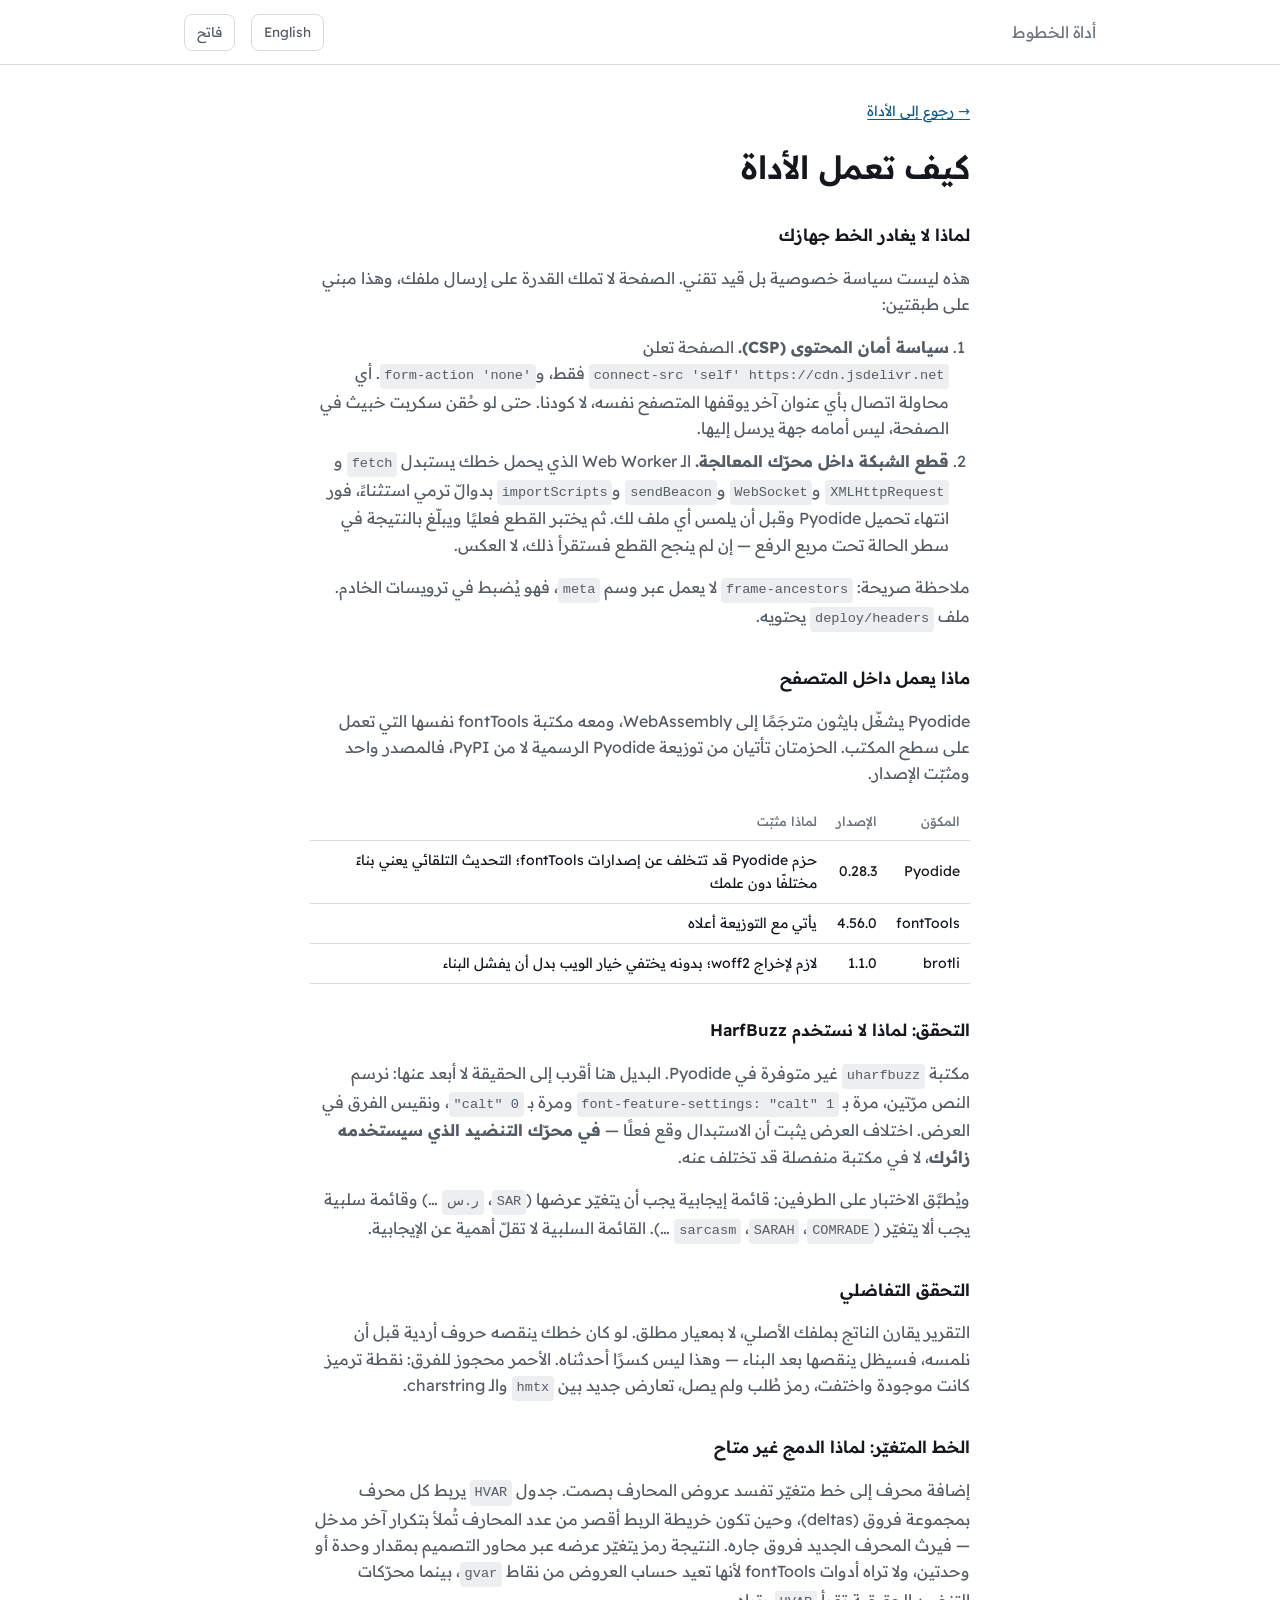
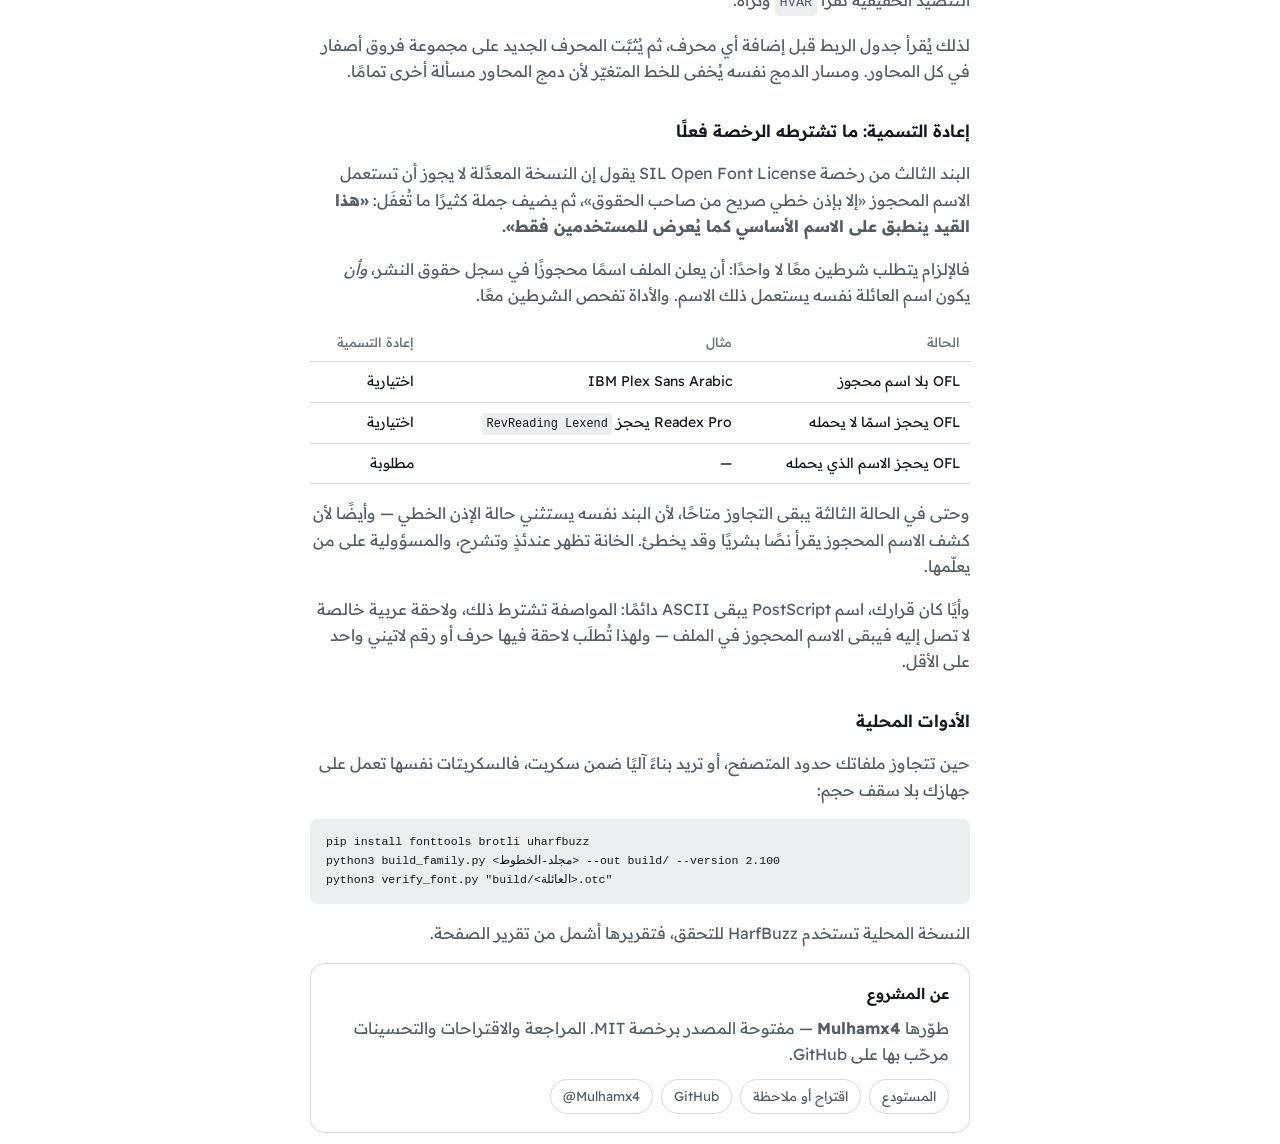
==== web/details.html @ 765357a3 "web: run the skill in a browser, and let it package itself Adds web/ — the same engine in a browser " ====
<!doctype html>
<html lang="ar" dir="rtl">
<head>
<meta charset="utf-8">
<meta name="viewport" content="width=device-width, initial-scale=1">
<meta http-equiv="Content-Security-Policy" content="default-src 'self'; script-src 'self'; style-src 'self' 'unsafe-inline'; font-src 'self'; img-src 'self' data:; object-src 'none'; base-uri 'none'; form-action 'none';">
<title>كيف تعمل الأداة</title>
<link rel="stylesheet" href="themes.css">
<link rel="stylesheet" href="app.css">
</head>
<body>
<header class="top">
  <div class="wrap">
    <div class="brand"><span class="lx-ar">أداة الخطوط</span><span class="lx-en">Font Tool</span></div>
    <button class="ghost" id="lang-toggle" type="button">English</button>
    <button class="ghost" id="theme-toggle" type="button">المظهر</button>
  </div>
</header>
<main class="wrap prose">
<a class="back" href="index.html"><span class="lx-ar">→ رجوع إلى الأداة</span><span class="lx-en">← Back to the tool</span></a>
<div class="lx-ar">
<h1>كيف تعمل الأداة</h1>

<h2 id="privacy">لماذا لا يغادر الخط جهازك</h2>
<p>هذه ليست سياسة خصوصية بل قيد تقني. الصفحة لا تملك القدرة على إرسال ملفك، وهذا مبني على طبقتين:</p>
<ol>
  <li><b>سياسة أمان المحتوى (CSP).</b> الصفحة تعلن <code>connect-src 'self' https://cdn.jsdelivr.net</code> فقط، و<code>form-action 'none'</code>. أي محاولة اتصال بأي عنوان آخر يوقفها المتصفح نفسه، لا كودنا. حتى لو حُقن سكربت خبيث في الصفحة، ليس أمامه جهة يرسل إليها.</li>
  <li><b>قطع الشبكة داخل محرّك المعالجة.</b> الـ Web Worker الذي يحمل خطك يستبدل <code>fetch</code> و<code>XMLHttpRequest</code> و<code>WebSocket</code> و<code>sendBeacon</code> و<code>importScripts</code> بدوالّ ترمي استثناءً، فور انتهاء تحميل Pyodide وقبل أن يلمس أي ملف لك. ثم يختبر القطع فعليًا ويبلّغ بالنتيجة في سطر الحالة تحت مربع الرفع — إن لم ينجح القطع فستقرأ ذلك، لا العكس.</li>
</ol>
<p>ملاحظة صريحة: <code>frame-ancestors</code> لا يعمل عبر وسم <code>meta</code>، فهو يُضبط في ترويسات الخادم. ملف <code>deploy/headers</code> يحتويه.</p>

<h2>ماذا يعمل داخل المتصفح</h2>
<p>Pyodide يشغّل بايثون مترجَمًا إلى WebAssembly، ومعه مكتبة fontTools نفسها التي تعمل على سطح المكتب. الحزمتان تأتيان من توزيعة Pyodide الرسمية لا من PyPI، فالمصدر واحد ومثبّت الإصدار.</p>
<table>
  <tr><th>المكوّن</th><th>الإصدار</th><th>لماذا مثبّت</th></tr>
  <tr><td>Pyodide</td><td>0.28.3</td><td>حزم Pyodide قد تتخلف عن إصدارات fontTools؛ التحديث التلقائي يعني بناءً مختلفًا دون علمك</td></tr>
  <tr><td>fontTools</td><td>4.56.0</td><td>يأتي مع التوزيعة أعلاه</td></tr>
  <tr><td>brotli</td><td>1.1.0</td><td>لازم لإخراج woff2؛ بدونه يختفي خيار الويب بدل أن يفشل البناء</td></tr>
</table>

<h2>التحقق: لماذا لا نستخدم HarfBuzz</h2>
<p>مكتبة <code>uharfbuzz</code> غير متوفرة في Pyodide. البديل هنا أقرب إلى الحقيقة لا أبعد عنها: نرسم النص مرّتين، مرة بـ <code>font-feature-settings: "calt" 1</code> ومرة بـ <code>"calt" 0</code>، ونقيس الفرق في العرض. اختلاف العرض يثبت أن الاستبدال وقع فعلًا — <b>في محرّك التنضيد الذي سيستخدمه زائرك</b>، لا في مكتبة منفصلة قد تختلف عنه.</p>
<p>ويُطبَّق الاختبار على الطرفين: قائمة إيجابية يجب أن يتغيّر عرضها (<code>SAR</code>، <code>ر.س</code> …) وقائمة سلبية يجب ألا يتغيّر (<code>COMRADE</code>، <code>SARAH</code>، <code>sarcasm</code> …). القائمة السلبية لا تقلّ أهمية عن الإيجابية.</p>

<h2>التحقق التفاضلي</h2>
<p>التقرير يقارن الناتج بملفك الأصلي، لا بمعيار مطلق. لو كان خطك ينقصه حروف أردية قبل أن نلمسه، فسيظل ينقصها بعد البناء — وهذا ليس كسرًا أحدثناه. الأحمر محجوز للفرق: نقطة ترميز كانت موجودة واختفت، رمز طُلب ولم يصل، تعارض جديد بين <code>hmtx</code> والـ charstring.</p>

<h2>الخط المتغيّر: لماذا الدمج غير متاح</h2>
<p>إضافة محرف إلى خط متغيّر تفسد عروض المحارف بصمت. جدول <code>HVAR</code> يربط كل محرف بمجموعة فروق (deltas)، وحين تكون خريطة الربط أقصر من عدد المحارف تُملأ بتكرار آخر مدخل — فيرث المحرف الجديد فروق جاره. النتيجة رمز يتغيّر عرضه عبر محاور التصميم بمقدار وحدة أو وحدتين، ولا تراه أدوات fontTools لأنها تعيد حساب العروض من نقاط <code>gvar</code>، بينما محرّكات التنضيد الحقيقية تقرأ <code>HVAR</code> وتراه.</p>
<p>لذلك يُقرأ جدول الربط قبل إضافة أي محرف، ثم يُثبَّت المحرف الجديد على مجموعة فروق أصفار في كل المحاور. ومسار الدمج نفسه يُخفى للخط المتغيّر لأن دمج المحاور مسألة أخرى تمامًا.</p>


<h2 id="rename">إعادة التسمية: ما تشترطه الرخصة فعلًا</h2>
<p>البند الثالث من رخصة SIL Open Font License يقول إن النسخة المعدَّلة لا يجوز أن تستعمل الاسم المحجوز «إلا بإذن خطي صريح من صاحب الحقوق»، ثم يضيف جملة كثيرًا ما تُغفَل: <b>«هذا القيد ينطبق على الاسم الأساسي كما يُعرض للمستخدمين فقط».</b></p>
<p>فالإلزام يتطلب شرطين معًا لا واحدًا: أن يعلن الملف اسمًا محجوزًا في سجل حقوق النشر، <em>وأن</em> يكون اسم العائلة نفسه يستعمل ذلك الاسم. والأداة تفحص الشرطين معًا.</p>
<table>
  <tr><th>الحالة</th><th>مثال</th><th>إعادة التسمية</th></tr>
  <tr><td>OFL بلا اسم محجوز</td><td>IBM Plex Sans Arabic</td><td>اختيارية</td></tr>
  <tr><td>OFL يحجز اسمًا لا يحمله</td><td>Readex Pro يحجز <code>RevReading Lexend</code></td><td>اختيارية</td></tr>
  <tr><td>OFL يحجز الاسم الذي يحمله</td><td>—</td><td>مطلوبة</td></tr>
</table>
<p>وحتى في الحالة الثالثة يبقى التجاوز متاحًا، لأن البند نفسه يستثني حالة الإذن الخطي — وأيضًا لأن كشف الاسم المحجوز يقرأ نصًا بشريًا وقد يخطئ. الخانة تظهر عندئذٍ وتشرح، والمسؤولية على من يعلّمها.</p>
<p>وأيًا كان قرارك، اسم PostScript يبقى ASCII دائمًا: المواصفة تشترط ذلك، ولاحقة عربية خالصة لا تصل إليه فيبقى الاسم المحجوز في الملف — ولهذا تُطلَب لاحقة فيها حرف أو رقم لاتيني واحد على الأقل.</p>

<h2 id="local">الأدوات المحلية</h2>
<p>حين تتجاوز ملفاتك حدود المتصفح، أو تريد بناءً آليًا ضمن سكربت، فالسكربتات نفسها تعمل على جهازك بلا سقف حجم:</p>
<pre><code>pip install fonttools brotli uharfbuzz
python3 build_family.py &lt;مجلد-الخطوط&gt; --out build/ --version 2.100
python3 verify_font.py "build/&lt;العائلة&gt;.otc"</code></pre>
<p>النسخة المحلية تستخدم HarfBuzz للتحقق، فتقريرها أشمل من تقرير الصفحة.</p>
</div>

<div class="lx-en">
<h1>How it works</h1>

<h2>Why your font never leaves your machine</h2>
<p>This is a technical constraint rather than a privacy policy. The page has no ability to send your file, in two layers:</p>
<ol>
  <li><b>Content Security Policy.</b> The page declares only <code>connect-src 'self' https://cdn.jsdelivr.net</code>, plus <code>form-action 'none'</code>. Any attempt to reach another address is stopped by the browser itself, not by our code. Even injected script has nowhere to send anything.</li>
  <li><b>The engine revokes its own network access.</b> The Web Worker holding your font replaces <code>fetch</code>, <code>XMLHttpRequest</code>, <code>WebSocket</code>, <code>sendBeacon</code> and <code>importScripts</code> with throwing stubs, as soon as Pyodide finishes loading and before it touches any file of yours. It then tests that the revocation actually bites and reports the result in the status line under the drop box — if it failed, you will read that, not the opposite.</li>
</ol>
<p>Stated plainly: <code>frame-ancestors</code> does not work from a <code>meta</code> tag, so it belongs in the server's response headers. <code>deploy/headers</code> carries it.</p>

<h2>What runs in the browser</h2>
<p>Pyodide runs CPython compiled to WebAssembly, with the same fontTools library that runs on the desktop. Both packages come from the official Pyodide distribution rather than PyPI, so there is one origin and a pinned version.</p>
<table>
  <tr><th>Component</th><th>Version</th><th>Why pinned</th></tr>
  <tr><td>Pyodide</td><td>0.28.3</td><td>Pyodide packages lag fontTools releases; auto-updating would mean a different build without you knowing</td></tr>
  <tr><td>fontTools</td><td>4.56.0</td><td>ships with the above</td></tr>
  <tr><td>brotli</td><td>1.1.0</td><td>needed for woff2; without it the web option disappears rather than the build failing</td></tr>
</table>

<h2>Verification: why not HarfBuzz</h2>
<p><code>uharfbuzz</code> is not available in Pyodide. The substitute here is closer to the truth, not further from it: the text is laid out twice, once with <code>font-feature-settings: "calt" 1</code> and once with <code>"calt" 0</code>, and the widths compared. A width difference proves the substitution happened — <b>in the shaping engine your visitor will actually use</b>, rather than in a separate library that may disagree with it.</p>
<p>The test runs both ways: a positive list whose width must change (<code>SAR</code>, <code>ر.س</code> …) and a negative list whose width must not (<code>COMRADE</code>, <code>SARAH</code>, <code>sarcasm</code> …). The negative list matters as much as the positive one.</p>

<h2>Differential verification</h2>
<p>The report compares the result against your original file, not against an absolute standard. If your font was missing Urdu letters before we touched it, it still is afterwards — and that is not breakage we caused. Red is reserved for the difference: a codepoint that was there and is gone, a symbol requested and not delivered, a new disagreement between <code>hmtx</code> and the charstring.</p>

<h2>Variable fonts: why merging is not offered</h2>
<p>Appending a glyph to a variable font corrupts advance widths silently. The <code>HVAR</code> table maps each glyph to a delta set, and when that map is shorter than the glyph count it is padded by repeating its last entry — so the new glyph inherits its neighbour's deltas. The result is a symbol whose width drifts by a unit or two across the design space, invisible to fontTools' own instancer because that rebuilds widths from <code>gvar</code> phantom points, and plainly visible to every real shaper because those prefer <code>HVAR</code>.</p>
<p>So the map is read before any glyph is added, and the new glyph is then pinned to an all-zero delta set on every axis. The merge route itself is hidden for variable input, because merging design axes is an entirely different problem.</p>


<h2>Renaming: what the licence actually requires</h2>
<p>Clause 3 of the SIL Open Font License says a modified version may not use the Reserved Font Name "unless explicit written permission is granted by the corresponding Copyright Holder", and then adds a sentence that is often skipped: <b>"This restriction only applies to the primary font name as presented to the users."</b></p>
<p>So the obligation needs two conditions, not one: the file must declare a reserved name in its copyright record, <em>and</em> its own family name must use it. The tool checks both.</p>
<table>
  <tr><th>Case</th><th>Example</th><th>Renaming</th></tr>
  <tr><td>OFL, no reserved name</td><td>IBM Plex Sans Arabic</td><td>optional</td></tr>
  <tr><td>OFL reserving a name it does not carry</td><td>Readex Pro reserves <code>RevReading Lexend</code></td><td>optional</td></tr>
  <tr><td>OFL reserving the name it carries</td><td>—</td><td>required</td></tr>
</table>
<p>Even in the third case the override stays available, because the clause carves out written permission itself — and because reserved-name detection reads human prose and can be wrong. The checkbox appears then and explains itself; whoever ticks it owns the decision.</p>
<p>Either way the PostScript name stays ASCII: the spec requires it, and a purely Arabic suffix cannot reach it, which would leave the reserved name sitting in the file. That is why at least one Latin letter or digit is required in the suffix.</p>

<h2>The local tools</h2>
<p>When your files exceed what a browser can do, or you want the build inside a script, the same scripts run on your machine with no size ceiling:</p>
<pre><code>pip install fonttools brotli uharfbuzz
python3 build_family.py &lt;font-dir&gt; --out build/ --version 2.100
python3 verify_font.py "build/&lt;Family&gt;.otc"</code></pre>
<p>The local version verifies through HarfBuzz, so its report is broader than the page's.</p>
</div>

<div class="about" id="about">
  <h2><span class="lx-ar">عن المشروع</span><span class="lx-en">About</span></h2>
  <p class="lx-ar">طوّرها <b>Mulhamx4</b> — مفتوحة المصدر برخصة MIT. المراجعة والاقتراحات والتحسينات مرحّب بها على GitHub.</p>
  <p class="lx-en">Built by <b>Mulhamx4</b> — open source under the MIT licence. Review, suggestions and improvements are welcome on GitHub.</p>
  <p class="project-links" id="project-links"></p>
</div>
</main>
<script type="module" src="pages.js"></script>
</body>
</html>
---- web/themes.css ----
/* Colour lives here and nowhere else. Two palettes, no intermediate shades --
   plan section 5. Every value is a custom property so a third palette would be
   an addition rather than a rewrite.

   Contrast is enforced, not asserted: tests/test_contrast.js parses this file
   and fails the build if any pair the UI uses drops below WCAG AA (4.5:1 for
   text, 3:1 for control borders and focus) in either palette. Change a value
   here and run it. */

:root {
  color-scheme: light;

  --bg:            #ffffff;
  --bg-sunken:     #f5f6f7;
  --bg-raised:     #ffffff;
  --bg-inset:      #eceef0;

  --ink:           #14181c;
  --ink-muted:     #545c64;
  --ink-faint:     #6d757d;   /* the tightest pair; see the checker */

  --line:          #d7dbdf;
  --line-strong:   #8b939b;

  --accent:        #0f5c8c;
  --accent-ink:    #ffffff;
  --accent-soft:   #e7f0f6;

  --ok:            #1a6b34;
  --ok-soft:       #e6f2ea;
  --warn:          #7a5200;
  --warn-soft:     #fdf2dc;
  --bad:           #9b1c14;
  --bad-soft:      #fbeae8;

  --focus:         #0f5c8c;

  --radius:        8px;
  --radius-lg:     14px;
  --gap:           1rem;
  --measure:       74ch;

  --shadow:        0 1px 2px rgba(20, 24, 28, .06),
                   0 6px 20px rgba(20, 24, 28, .06);
}

/* The default follows the system; the toggle overrides it in both directions,
   so every token is redefined under an explicit [data-theme] too. */
@media (prefers-color-scheme: dark) {
  :root:not([data-theme="light"]) {
    color-scheme: dark;

    --bg:          #101418;
    --bg-sunken:   #0b0e11;
    --bg-raised:   #171c21;
    --bg-inset:    #1e242a;

    --ink:         #eef1f4;
    --ink-muted:   #b3bcc4;
    --ink-faint:   #8d979f;

    --line:        #2b3238;
    --line-strong: #5a6570;

    --accent:      #6fb6e4;
    --accent-ink:  #06121b;
    --accent-soft: #16242e;

    --ok:          #63c98a;
    --ok-soft:     #12241a;
    --warn:        #e0b25c;
    --warn-soft:   #241d0f;
    --bad:         #f08a80;
    --bad-soft:    #2a1512;

    --focus:       #6fb6e4;

    --shadow:      0 1px 2px rgba(0, 0, 0, .4),
                   0 6px 20px rgba(0, 0, 0, .35);
  }
}

:root[data-theme="dark"] {
  color-scheme: dark;

  --bg:          #101418;
  --bg-sunken:   #0b0e11;
  --bg-raised:   #171c21;
  --bg-inset:    #1e242a;

  --ink:         #eef1f4;
  --ink-muted:   #b3bcc4;
  --ink-faint:   #8d979f;

  --line:        #2b3238;
  --line-strong: #5a6570;

  --accent:      #6fb6e4;
  --accent-ink:  #06121b;
  --accent-soft: #16242e;

  --ok:          #63c98a;
  --ok-soft:     #12241a;
  --warn:        #e0b25c;
  --warn-soft:   #241d0f;
  --bad:         #f08a80;
  --bad-soft:    #2a1512;

  --focus:       #6fb6e4;

  --shadow:      0 1px 2px rgba(0, 0, 0, .4),
                 0 6px 20px rgba(0, 0, 0, .35);
}
---- web/app.css ----
/* Layout and components. No colour literals -- every one comes from themes.css.

   Direction: the whole sheet uses logical properties (inline-start/end, margin-
   inline, padding-block) so Arabic RTL and English LTR share one set of rules.
   Anything that needs a real mirror -- the progress fill, the stage arrows --
   is noted where it happens. */

@font-face {
  font-family: 'Readex Pro';
  src: url('assets/ui/ReadexPro.woff2') format('woff2');
  font-weight: 160 700;
  font-display: swap;
}

*, *::before, *::after { box-sizing: border-box; }

html { -webkit-text-size-adjust: 100%; }

body {
  margin: 0;
  background: var(--bg);
  color: var(--ink);
  font-family: 'Readex Pro', system-ui, -apple-system, 'Segoe UI', sans-serif;
  font-size: 16px;
  line-height: 1.65;
  font-weight: 400;
}

/* Interface numbers stay Western in both languages (plan section 5); the
   preview is where Arabic-Indic digits belong. */
.num, table, .stat, input[type="number"] { font-variant-numeric: tabular-nums; }

:where(a) { color: var(--accent); text-underline-offset: .2em; }

:focus-visible {
  outline: 2px solid var(--focus);
  outline-offset: 2px;
  border-radius: 4px;
}

.sr-only {
  position: absolute; width: 1px; height: 1px; padding: 0; margin: -1px;
  overflow: hidden; clip: rect(0 0 0 0); white-space: nowrap; border: 0;
}

.skip-link {
  position: absolute; inset-block-start: -100px; inset-inline-start: 1rem;
  background: var(--accent); color: var(--accent-ink);
  padding: .6rem 1rem; border-radius: 0 0 var(--radius) var(--radius); z-index: 20;
}
.skip-link:focus { inset-block-start: 0; }

/* ------------------------------------------------------------------ shell */

.wrap { max-width: 62rem; margin-inline: auto; padding-inline: clamp(1rem, 4vw, 2.5rem); }

header.top {
  position: sticky; inset-block-start: 0; z-index: 10;
  background: color-mix(in srgb, var(--bg) 88%, transparent);
  backdrop-filter: blur(10px);
  border-block-end: 1px solid var(--line);
}
header.top .wrap {
  display: flex; align-items: center; gap: var(--gap);
  padding-block: .85rem; min-height: 60px;
}
.brand { font-weight: 600; font-size: 1rem; margin-inline-end: auto; letter-spacing: -.01em; }
.brand span { color: var(--ink-faint); font-weight: 400; }

.ghost {
  appearance: none; background: transparent; color: var(--ink-muted);
  border: 1px solid var(--line); border-radius: var(--radius);
  padding: .4rem .75rem; font: inherit; font-size: .85rem; cursor: pointer;
}
.ghost:hover { border-color: var(--line-strong); color: var(--ink); }

.intro { padding-block: clamp(2rem, 6vw, 3.5rem) 1.5rem; max-width: var(--measure); }
.intro h1 {
  font-size: clamp(1.6rem, 4vw, 2.4rem); line-height: 1.25;
  margin: 0 0 .6rem; font-weight: 600; letter-spacing: -.02em;
}
.intro p { margin: 0; color: var(--ink-muted); }

.privacy-line {
  display: flex; align-items: flex-start; gap: .55rem;
  margin-block-start: 1.1rem; padding: .7rem .9rem;
  background: var(--accent-soft); border-radius: var(--radius);
  font-size: .875rem; color: var(--ink);
}
.privacy-line svg { flex: none; margin-block-start: .25rem; }
.privacy-line a { white-space: nowrap; }

/* ----------------------------------------------------------------- stages */

.stage {
  border: 1px solid var(--line); border-radius: var(--radius-lg);
  background: var(--bg-raised); margin-block-end: .75rem; overflow: hidden;
}
.stage[data-state="active"] { border-color: var(--line-strong); box-shadow: var(--shadow); }
.stage[data-state="locked"] { opacity: .5; }
.stage[data-state="locked"] .stage-body { display: none; }
.stage[data-state="done"] .stage-body { display: none; }

.stage-head {
  display: flex; align-items: center; gap: .75rem; width: 100%;
  padding: 1rem 1.25rem; background: none; border: 0; font: inherit;
  color: inherit; text-align: start;
}
.stage[data-state="done"] .stage-head { cursor: pointer; }
.stage[data-state="locked"] .stage-head,
.stage[data-state="active"] .stage-head { cursor: default; }

.stage-num {
  flex: none; inline-size: 1.75rem; block-size: 1.75rem; border-radius: 50%;
  display: grid; place-items: center; font-size: .8rem; font-weight: 600;
  background: var(--bg-inset); color: var(--ink-muted);
}
.stage[data-state="active"] .stage-num { background: var(--accent); color: var(--accent-ink); }
.stage[data-state="done"] .stage-num { background: var(--ok-soft); color: var(--ok); }

.stage-title { font-weight: 600; font-size: .98rem; }
.stage-summary {
  margin-inline-start: auto; color: var(--ink-faint); font-size: .85rem;
  text-align: end; overflow: hidden; text-overflow: ellipsis; white-space: nowrap;
  max-inline-size: 55%;
}
.stage[data-state="done"] .stage-summary::after {
  content: '↩'; margin-inline-start: .5rem; color: var(--accent);
}
/* The glyph is directional, so it must be mirrored for LTR. */
:root[dir="ltr"] .stage[data-state="done"] .stage-summary::after { content: '↪'; }

.stage-body { padding: 0 1.25rem 1.35rem; }

/* --------------------------------------------------------------- dropzone */

.drop {
  border: 2px dashed var(--line-strong); border-radius: var(--radius-lg);
  padding: clamp(2rem, 8vw, 3.5rem) 1.5rem; text-align: center;
  background: var(--bg-sunken); transition: background .15s, border-color .15s;
}
.drop.over { border-color: var(--accent); background: var(--accent-soft); }
.drop p { margin: .35rem 0; color: var(--ink-muted); font-size: .9rem; }
.drop strong { display: block; font-size: 1.05rem; color: var(--ink); margin-block-end: .35rem; }

.btn {
  appearance: none; border: 0; border-radius: var(--radius);
  background: var(--accent); color: var(--accent-ink);
  padding: .7rem 1.4rem; font: inherit; font-weight: 600; cursor: pointer;
}
.btn:hover { filter: brightness(1.08); }
.btn:disabled { opacity: .45; cursor: not-allowed; filter: none; }
.btn.secondary { background: var(--bg-inset); color: var(--ink); }
.btn.big { inline-size: 100%; padding-block: .95rem; font-size: 1.05rem; }
.btn.danger { background: var(--bad-soft); color: var(--bad); }

/* ------------------------------------------------------------------ table */

.tbl { inline-size: 100%; border-collapse: collapse; font-size: .875rem; }
.tbl th, .tbl td {
  padding: .55rem .6rem; text-align: start; border-block-end: 1px solid var(--line);
  white-space: nowrap;
}
.tbl th { color: var(--ink-faint); font-weight: 500; font-size: .78rem; }
.tbl td.name { white-space: normal; font-weight: 500; }
.tbl tr:last-child td { border-block-end: 0; }
.scroll-x { overflow-x: auto; margin-inline: -.6rem; padding-inline: .6rem; }

.pill {
  display: inline-block; padding: .1rem .5rem; border-radius: 99px;
  font-size: .75rem; font-weight: 500; background: var(--bg-inset); color: var(--ink-muted);
}
.pill.ok { background: var(--ok-soft); color: var(--ok); }
.pill.warn { background: var(--warn-soft); color: var(--warn); }
.pill.bad { background: var(--bad-soft); color: var(--bad); }

/* ------------------------------------------------------------------ notes */

.note {
  display: flex; gap: .6rem; padding: .8rem .95rem; border-radius: var(--radius);
  font-size: .875rem; margin-block: .75rem; border: 1px solid transparent;
}
.note b { font-weight: 600; }
.note.info { background: var(--bg-sunken); border-color: var(--line); }
.note.ok   { background: var(--ok-soft);   color: var(--ok); }
.note.warn { background: var(--warn-soft); color: var(--warn); }
.note.bad  { background: var(--bad-soft);  color: var(--bad); }
.note p { margin: 0 0 .35rem; }
.note p:last-child { margin-block-end: 0; }

/* ---------------------------------------------------------------- options */

.cards { display: grid; gap: .75rem; grid-template-columns: repeat(auto-fit, minmax(15rem, 1fr)); }

.card {
  border: 1px solid var(--line); border-radius: var(--radius);
  padding: .9rem 1rem; background: var(--bg); display: block; cursor: pointer;
}
.card:has(input:checked) { border-color: var(--accent); background: var(--accent-soft); }
.card:has(input:disabled) { opacity: .5; cursor: not-allowed; }
.card-head { display: flex; align-items: center; gap: .6rem; }
.card-head input { inline-size: 1.05rem; block-size: 1.05rem; accent-color: var(--accent); flex: none; }
.card-head b { font-weight: 600; font-size: .92rem; }
.card small { display: block; color: var(--ink-faint); font-size: .8rem; margin-block-start: .4rem; }
.card .demo {
  margin-block-start: .6rem; padding: .5rem .65rem; background: var(--bg-inset);
  border-radius: 6px; font-size: 1.05rem; display: flex; align-items: center;
  gap: .5rem; justify-content: center;
}
.card .demo .arrow { color: var(--ink-faint); font-size: .85rem; }

.field { margin-block: 1rem; }
.field label { display: block; font-size: .85rem; font-weight: 500; margin-block-end: .35rem; }
.field small { display: block; color: var(--ink-faint); font-size: .8rem; margin-block-start: .3rem; }
input[type="text"], input[type="number"], select {
  inline-size: 100%; padding: .55rem .7rem; font: inherit; font-size: .92rem;
  border: 1px solid var(--line-strong); border-radius: var(--radius);
  background: var(--bg); color: var(--ink);
}
.row { display: flex; gap: .75rem; flex-wrap: wrap; }
.row > * { flex: 1 1 12rem; }

/* --------------------------------------------------------------- progress */

.bar {
  block-size: .5rem; background: var(--bg-inset); border-radius: 99px;
  overflow: hidden; margin-block: .6rem;
}
/* The fill is a plain child, so in an RTL container it grows from the right
   without any extra rule -- that is the point of not using `left`. */
.bar > i { display: block; block-size: 100%; background: var(--accent); inline-size: 0; transition: inline-size .2s; }
.progress-line { display: flex; justify-content: space-between; font-size: .85rem; color: var(--ink-muted); }

/* ---------------------------------------------------------------- preview */

.preview-shell { border: 1px solid var(--line); border-radius: var(--radius); overflow: hidden; }
.preview-input {
  inline-size: 100%; border: 0; border-block-end: 1px solid var(--line);
  padding: 1rem 1.1rem; font-size: 1.9rem; line-height: 1.5; background: var(--bg);
  color: var(--ink); resize: vertical; min-block-size: 5.5rem; font-family: inherit;
}
.preview-input:focus { outline-offset: -2px; }
.preview-controls {
  display: flex; align-items: center; gap: .85rem; padding: .7rem 1.1rem;
  background: var(--bg-sunken); flex-wrap: wrap;
}
.preview-controls label { font-size: .82rem; color: var(--ink-muted); white-space: nowrap; }
input[type="range"] { flex: 1 1 8rem; accent-color: var(--accent); min-inline-size: 6rem; }
.samples { display: flex; gap: .4rem; flex-wrap: wrap; margin-block-start: .7rem; }
.samples button {
  appearance: none; background: var(--bg-inset); border: 1px solid var(--line);
  color: var(--ink-muted); border-radius: 99px; padding: .3rem .7rem;
  font: inherit; font-size: .8rem; cursor: pointer;
}
.samples button:hover { color: var(--ink); border-color: var(--line-strong); }

.weights-panel { margin-block-start: 1.25rem; }
.weights-grid {
  display: grid; grid-template-columns: repeat(auto-fit, minmax(13rem, 1fr));
  gap: .75rem; margin-block-start: .6rem;
}
/* The point of this panel is one comparison per currency, so the two weights
   are a pair that cannot be split by a wrap. */
.weight-pair {
  display: grid; grid-template-columns: 1fr 1fr; gap: .5rem;
  border: 1px solid var(--line); border-radius: var(--radius); padding: .5rem;
  background: var(--bg-sunken);
}
.weight-pair .caption {
  grid-column: 1 / -1; text-align: center; font-size: .78rem;
  color: var(--ink-faint); order: 1;
}
.weight-pair .weight-cell { border: 0; background: var(--bg); }
.weight-cell {
  border: 1px solid var(--line); border-radius: var(--radius);
  padding: 1rem .5rem .55rem; text-align: center; background: var(--bg-sunken);
}
.weight-cell .glyph { font-size: 3.2rem; line-height: 1.1; display: block; }
.weight-cell .label { font-size: .75rem; color: var(--ink-faint); margin-block-start: .4rem; }

/* ---------------------------------------------------------------- reports */

.report { display: grid; gap: .5rem; margin-block-start: .8rem; }
.report-row {
  display: flex; align-items: center; gap: .7rem; padding: .6rem .85rem;
  border-radius: var(--radius); border: 1px solid var(--line); font-size: .875rem;
  background: var(--bg);
}
.report-row.pass { border-inline-start: 3px solid var(--ok); }
.report-row.fail { border-inline-start: 3px solid var(--bad); background: var(--bad-soft); }
.report-row.note { border-inline-start: 3px solid var(--line-strong); }
.report-row .who { font-weight: 500; }
.report-row .what { color: var(--ink-muted); margin-inline-start: auto; text-align: end; }

/* --------------------------------------------------------------- download */

.downloads { display: grid; gap: .5rem; }
.dl {
  display: flex; align-items: center; gap: .75rem; padding: .8rem 1rem;
  border: 1px solid var(--line); border-radius: var(--radius); background: var(--bg);
  font: inherit; color: var(--ink); cursor: pointer; text-align: start; inline-size: 100%;
}
.dl:hover { border-color: var(--accent); }
.dl .kind { font-weight: 600; font-size: .92rem; }
.dl .meta { color: var(--ink-faint); font-size: .8rem; }
.dl .size { margin-inline-start: auto; color: var(--ink-faint); font-size: .82rem; }

.os-tabs { display: flex; gap: .35rem; margin-block: 1rem .6rem; flex-wrap: wrap; }
.os-tabs button {
  appearance: none; background: transparent; border: 1px solid var(--line);
  border-radius: 99px; padding: .35rem .85rem; font: inherit; font-size: .82rem;
  color: var(--ink-muted); cursor: pointer;
}
.os-tabs button[aria-selected="true"] {
  background: var(--accent); color: var(--accent-ink); border-color: var(--accent);
}
.steps { margin: 0; padding-inline-start: 1.2rem; color: var(--ink-muted); font-size: .9rem; }
.steps li { margin-block-end: .35rem; }

footer.foot {
  margin-block-start: 3rem; padding-block: 2rem 3rem;
  border-block-start: 1px solid var(--line); color: var(--ink-faint); font-size: .85rem;
}
footer.foot a { color: var(--ink-muted); }

@media (prefers-reduced-motion: reduce) {
  *, *::before, *::after { transition-duration: .01ms !important; animation-duration: .01ms !important; }
}

/* Engine status: the visitor is downloading ~7MB of runtime before anything
   can happen, so say so rather than showing a dead page. */
.engine-status {
  margin-block: .7rem 0; font-size: .82rem; color: var(--ink-faint);
  display: flex; align-items: center; gap: .45rem;
}
.engine-status::before {
  content: ''; inline-size: .5rem; block-size: .5rem; border-radius: 50%;
  background: var(--line-strong); flex: none;
}
.engine-status[data-state="ready"]::before { background: var(--ok); }
.engine-status[data-state="failed"]::before { background: var(--bad); }
.engine-status[data-state="failed"] { color: var(--bad); }

.recap {
  margin: 0 0 .9rem; font-size: .85rem; color: var(--ink-muted);
  padding: .5rem .75rem; background: var(--bg-sunken); border-radius: var(--radius);
}

/* A value like "233 KB" is two LTR runs; dropped into an RTL paragraph the
   bidi algorithm orders them right-to-left and it reads "KB 233". Isolating
   the span AND forcing its direction keeps the pair together and in order,
   while the cell itself stays start-aligned for the page's direction. */
.ltr { direction: ltr; unicode-bidi: isolate; display: inline-block; }

/* U+20C1..20C4 are too new for any system font to have, so printing the
   codepoint on the option cards shows tofu or, worse, an unrelated fallback
   glyph. The official artwork is painted as a mask instead: real shape, real
   colour in both themes, and no dependency on what the visitor has installed.
   The built font is the only place the actual codepoints get rendered. */
.sym {
  display: inline-block; block-size: 1em; background: currentColor;
  -webkit-mask: var(--sym) center / contain no-repeat;
  mask: var(--sym) center / contain no-repeat;
  vertical-align: -.1em;
}

/* ------------------------------------------------- static prose pages */

/* Long-form prose is written twice, once per language, rather than being
   assembled from JSON keys: paragraphs need to be edited as paragraphs. The
   root's lang attribute picks which copy is shown. */
:root[lang="ar"] .lx-en, :root[lang="en"] .lx-ar { display: none; }

.prose { max-width: var(--measure); padding-block: 2rem 1rem; }
.prose h1 { font-size: clamp(1.4rem, 3.5vw, 2rem); line-height: 1.3; margin: 0 0 1rem; font-weight: 600; }
.prose h2 { font-size: 1.05rem; margin: 2rem 0 .5rem; font-weight: 600; }
.prose h3 { font-size: .95rem; margin: 1.4rem 0 .35rem; font-weight: 600; color: var(--ink-muted); }
.prose p, .prose li { color: var(--ink-muted); }
.prose li { margin-block-end: .4rem; }
.prose code {
  font-family: ui-monospace, SFMono-Regular, Menlo, monospace; font-size: .85em;
  background: var(--bg-inset); padding: .1em .35em; border-radius: 4px;
  direction: ltr; unicode-bidi: isolate; display: inline-block;
}
.prose ol, .prose ul { padding-inline-start: 1.3rem; }
.prose .back { display: inline-block; margin-block-end: 1.5rem; font-size: .875rem; }
.prose table { inline-size: 100%; border-collapse: collapse; font-size: .875rem; margin-block: .75rem; }
.prose th, .prose td { padding: .5rem .6rem; border-block-end: 1px solid var(--line); text-align: start; }
.prose th { color: var(--ink-faint); font-weight: 500; font-size: .8rem; }

@media (max-width: 30rem) {
  /* Keep the name, drop the tagline -- it wraps the header to two lines. */
  .brand span { display: none; }
  .stage-summary { max-inline-size: 42%; }
  .preview-input { font-size: 1.5rem; }
}

/* The rename override: a deliberate opt-out of a licence safeguard, so it is
   styled as a quiet secondary control rather than a peer of the field above. */
.override {
  display: flex; gap: .55rem; align-items: flex-start;
  margin-block-start: .8rem; padding: .65rem .8rem;
  border: 1px dashed var(--line-strong); border-radius: var(--radius);
  cursor: pointer;
}
.override input { margin-block-start: .25rem; accent-color: var(--accent); flex: none; }
.override b { font-size: .87rem; font-weight: 600; }
.override small { display: block; color: var(--ink-faint); font-size: .8rem; margin-block-start: .25rem; }
.override:has(input:checked) { border-style: solid; border-color: var(--warn); background: var(--warn-soft); }
.override:has(input:checked) small { color: var(--ink-muted); }

/* ------------------------------------------------------------ about block */

.about {
  padding: 1.1rem 1.25rem; border: 1px solid var(--line);
  border-radius: var(--radius-lg); background: var(--bg-raised);
  margin-block-end: 1.5rem;
}
.about h2 { font-size: .95rem; margin: 0 0 .5rem; font-weight: 600; color: var(--ink); }
.about p { margin: 0 0 .4rem; }
.about p:last-child { margin-block-end: 0; }
.project-links { display: flex; gap: .5rem; flex-wrap: wrap; margin-block-start: .75rem !important; }
.project-links a {
  display: inline-flex; align-items: center; gap: .35rem;
  padding: .35rem .75rem; border: 1px solid var(--line);
  border-radius: 99px; font-size: .82rem; text-decoration: none;
  color: var(--ink-muted); background: var(--bg);
}
.project-links a:hover { border-color: var(--accent); color: var(--accent); }

/* ------------------------------------------- custom currency + the skill */

.custom-form {
  border: 1px solid var(--line-strong); border-radius: var(--radius);
  padding: 1rem; margin-block: .75rem; background: var(--bg-sunken);
}
.custom-form h4 { margin: 0 0 .2rem; font-size: .92rem; font-weight: 600; }
.custom-form > p { margin: 0 0 .8rem; color: var(--ink-faint); font-size: .82rem; }
.custom-actions { display: flex; gap: .5rem; margin-block-start: .9rem; flex-wrap: wrap; }

.svg-drop {
  display: flex; align-items: center; gap: .75rem; padding: .7rem .85rem;
  border: 1px dashed var(--line-strong); border-radius: var(--radius);
  background: var(--bg); cursor: pointer;
}
.svg-drop.has-file { border-style: solid; border-color: var(--ok); }
.svg-drop .preview {
  inline-size: 2.2rem; block-size: 2.2rem; flex: none;
  display: grid; place-items: center; background: var(--bg-inset); border-radius: 6px;
}
.svg-drop .preview img { max-inline-size: 100%; max-block-size: 100%; }
.svg-drop .label { font-size: .85rem; }
.svg-drop .label small { display: block; color: var(--ink-faint); font-size: .78rem; }

.custom-list { display: grid; gap: .5rem; margin-block: .5rem; }
.custom-item {
  display: flex; align-items: center; gap: .75rem; padding: .6rem .85rem;
  border: 1px solid var(--accent); border-radius: var(--radius);
  background: var(--accent-soft); font-size: .875rem;
}
.custom-item .preview {
  inline-size: 1.8rem; block-size: 1.8rem; flex: none; display: grid; place-items: center;
}
.custom-item .preview img { max-inline-size: 100%; max-block-size: 100%; }
.custom-item .meta { color: var(--ink-muted); font-size: .8rem; }
.custom-item button {
  margin-inline-start: auto; appearance: none; background: none; border: 0;
  color: var(--bad); font: inherit; font-size: .82rem; cursor: pointer;
  text-decoration: underline; padding: 0;
}

.skill-block {
  margin-block-start: 2.5rem; padding: 1.35rem 1.5rem;
  border: 1px solid var(--line); border-radius: var(--radius-lg);
  background: var(--bg-sunken);
}
.skill-block h2 { font-size: 1.02rem; margin: 0 0 .5rem; font-weight: 600; }
.skill-block h3 { font-size: .88rem; margin: 1.1rem 0 .3rem; font-weight: 600; }
.skill-block p { margin: 0 0 .6rem; color: var(--ink-muted); font-size: .9rem; }
.skill-block .ghost { margin-inline-start: .5rem; text-decoration: none; display: inline-block; }
.skill-install code {
  font-family: ui-monospace, SFMono-Regular, Menlo, monospace; font-size: .82em;
  background: var(--bg-inset); padding: .12em .4em; border-radius: 4px;
  direction: ltr; unicode-bidi: isolate; display: inline-block;
}
#skill-status:empty { display: none; }

/* Code blocks are always left-to-right, whatever the page direction: a shell
   command reads the same in both languages, and an Arabic placeholder inside
   one must not drag the whole line around. */
.prose pre, .skill-block pre {
  direction: ltr; unicode-bidi: isolate; text-align: start;
  background: var(--bg-inset); padding: .8rem 1rem; border-radius: var(--radius);
  overflow-x: auto; font-size: .85rem;
}
.prose pre code { background: none; padding: 0; }
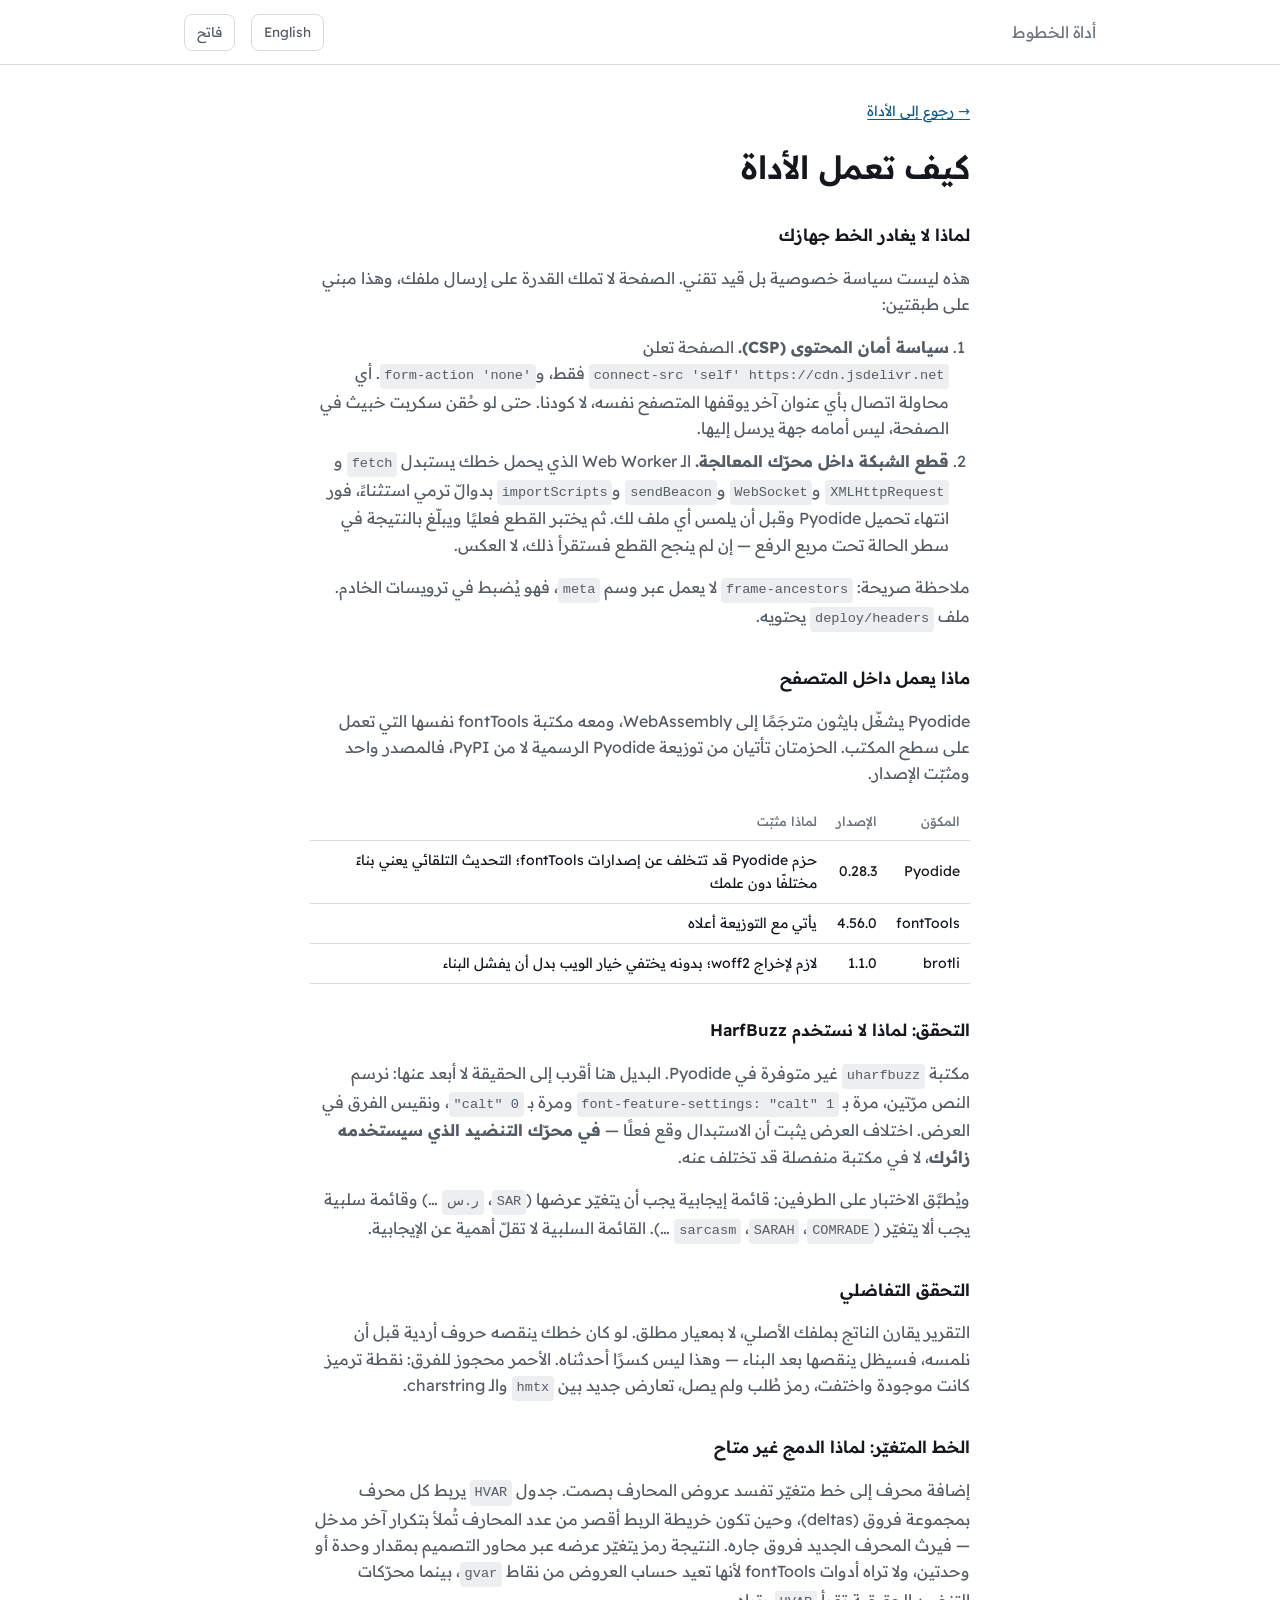
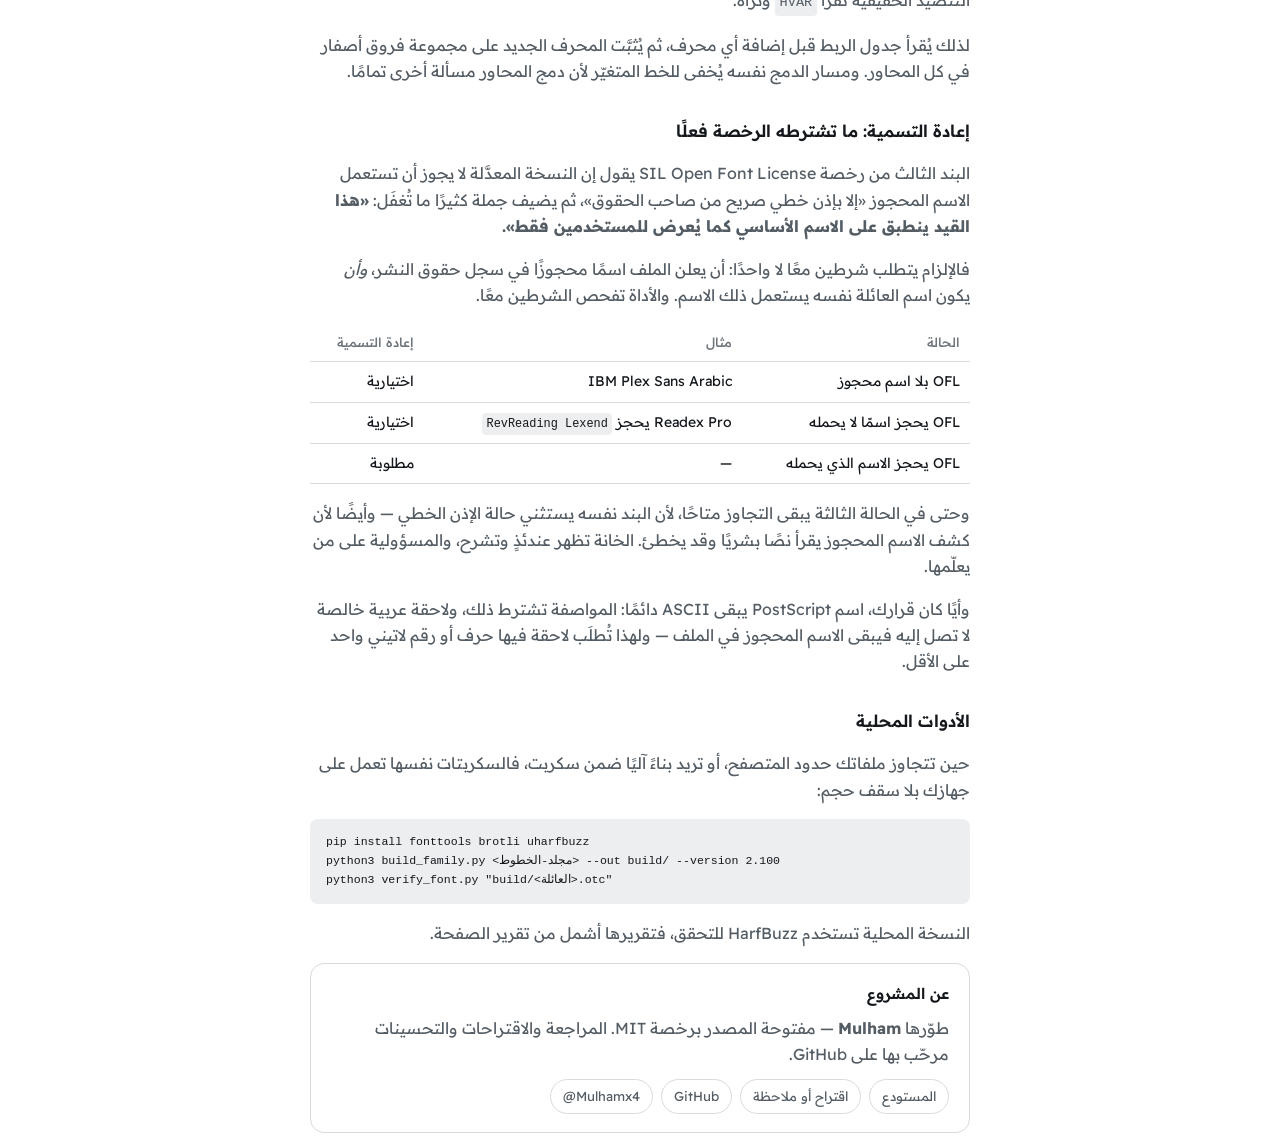
==== commit 59400f9d: "Resolve the two open questions: the credit, and the tier ladder Credit. LICENSE names the person, th" ====
--- a/web/details.html
+++ b/web/details.html
@@ -124,8 +124,8 @@
 
 <div class="about" id="about">
   <h2><span class="lx-ar">عن المشروع</span><span class="lx-en">About</span></h2>
-  <p class="lx-ar">طوّرها <b>Mulhamx4</b> — مفتوحة المصدر برخصة MIT. المراجعة والاقتراحات والتحسينات مرحّب بها على GitHub.</p>
-  <p class="lx-en">Built by <b>Mulhamx4</b> — open source under the MIT licence. Review, suggestions and improvements are welcome on GitHub.</p>
+  <p class="lx-ar">طوّرها <b class="author-name"></b> — مفتوحة المصدر برخصة MIT. المراجعة والاقتراحات والتحسينات مرحّب بها على GitHub.</p>
+  <p class="lx-en">Built by <b class="author-name"></b> — open source under the MIT licence. Review, suggestions and improvements are welcome on GitHub.</p>
   <p class="project-links" id="project-links"></p>
 </div>
 </main>
